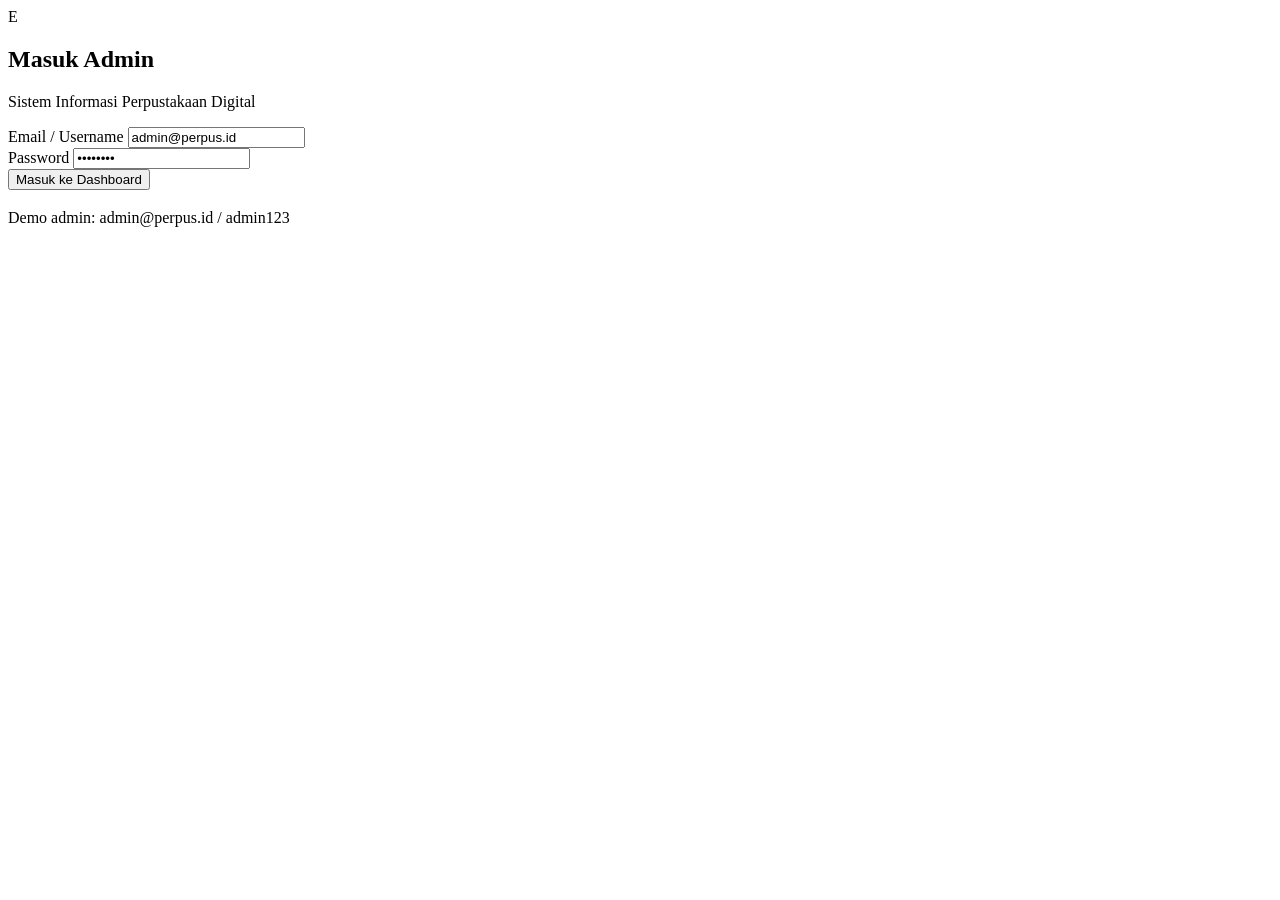
==== pages/anggota.html @ cfec26bf "Fix e-library pages and loan workflows Co-authored-by: Copilot <223556219+Copilot@users.noreply.gith" ====
<!DOCTYPE html>
<html lang="id">
  <head>
    <meta charset="UTF-8" />
    <meta name="viewport" content="width=device-width, initial-scale=1.0" />
    <title>Pendaftaran Anggota E-Library</title>
    <link rel="preconnect" href="https://fonts.googleapis.com" />
    <link rel="preconnect" href="https://fonts.gstatic.com" crossorigin />
    <link href="https://fonts.googleapis.com/css2?family=Inter:wght@400;500;600;700;800&display=swap" rel="stylesheet" />
    <link rel="stylesheet" href="../assets/css/style.css" />
  </head>
  <body data-page="anggota">
    <div class="page-shell">
      <aside class="sidebar open">
        <div class="sidebar-header">
          <div class="brand">
            <div class="brand-mark">E</div>
            <span>E-Library</span>
          </div>
          <button class="icon-button" type="button" data-sidebar-toggle>☰</button>
        </div>

        <div class="nav-section">
          <div class="nav-label">Menu</div>
          <ul class="nav-list">
            <li><a class="nav-link" href="dashboard.html" data-page="dashboard"><span class="icon">◫</span>Dashboard</a></li>
            <li><a class="nav-link" href="data-master.html" data-page="data-master"><span class="icon">▣</span>Data Master</a></li>
            <li><a class="nav-link" href="form.html" data-page="form"><span class="icon">✎</span>Form</a></li>
            <li><a class="nav-link active" href="anggota.html" data-page="anggota"><span class="icon">＋</span>Pendaftaran Anggota</a></li>
            <li><a class="nav-link" href="laporan.html" data-page="laporan"><span class="icon">▤</span>Laporan</a></li>
          </ul>
        </div>
      </aside>

      <main class="main-panel">
        <header class="topbar">
          <div class="topbar-left">
            <button class="icon-button" type="button" data-sidebar-toggle>☰</button>
            <div class="search-box">
              <span>⌕</span>
              <input type="text" placeholder="Cari anggota..." data-table-search />
            </div>
          </div>
          <div class="topbar-right">
            <button class="icon-button" type="button" data-logout title="Logout">⇠</button>
            <button class="icon-button" type="button">⚙</button>
            <div class="icon-button" aria-label="Profil admin" data-user-name>A</div>
          </div>
        </header>

        <section class="page-content">
          <div class="card">
            <div class="panel-header">
              <div>
                <h2 class="panel-title">Pendaftaran Anggota Perpustakaan</h2>
                <p class="muted">ID anggota dibuat otomatis setelah data pendaftaran berhasil disimpan.</p>
              </div>
            </div>

            <form id="memberForm">
              <div class="form-grid">
                <div class="field">
                  <label for="memberName">Nama Lengkap</label>
                  <input id="memberName" name="name" type="text" autocomplete="name" placeholder="Nama lengkap anggota" required />
                </div>
                <div class="field">
                  <label for="memberPhone">Nomor Telepon</label>
                  <input id="memberPhone" name="phone" type="tel" autocomplete="tel" placeholder="08xxxxxxxxxx" required />
                </div>
                <div class="field">
                  <label for="memberEmail">Email</label>
                  <input id="memberEmail" name="email" type="email" autocomplete="email" placeholder="nama@email.com" required />
                </div>
                <div class="field">
                  <label for="memberAddress">Alamat</label>
                  <input id="memberAddress" name="address" autocomplete="street-address" placeholder="Alamat anggota" required />
                </div>
              </div>
              <div class="form-actions">
                <button class="secondary-btn" type="reset" style="color: var(--text); border-color: var(--line);">Reset</button>
                <button class="primary-btn" type="submit">Daftarkan Anggota</button>
              </div>
              <p id="memberFormStatus" role="status" aria-live="polite" style="margin-top: 1rem; font-weight: 700;"></p>
            </form>
          </div>

          <div class="card table-card" style="margin-top: 1.25rem;">
            <div class="table-actions">
              <div>
                <h2 class="panel-title">Daftar Anggota</h2>
                <p class="muted">Anggota yang terdaftar dapat dipilih pada form peminjaman.</p>
              </div>
            </div>
            <table id="memberTable">
              <thead>
                <tr>
                  <th>ID Anggota</th>
                  <th>Nama</th>
                  <th>Nomor Telepon</th>
                  <th>Email</th>
                  <th>Alamat</th>
                </tr>
              </thead>
              <tbody></tbody>
            </table>
          </div>
        </section>
      </main>
    </div>

    <script src="../assets/js/main.js"></script>
    <script src="../assets/js/anggota.js"></script>
  </body>
</html>
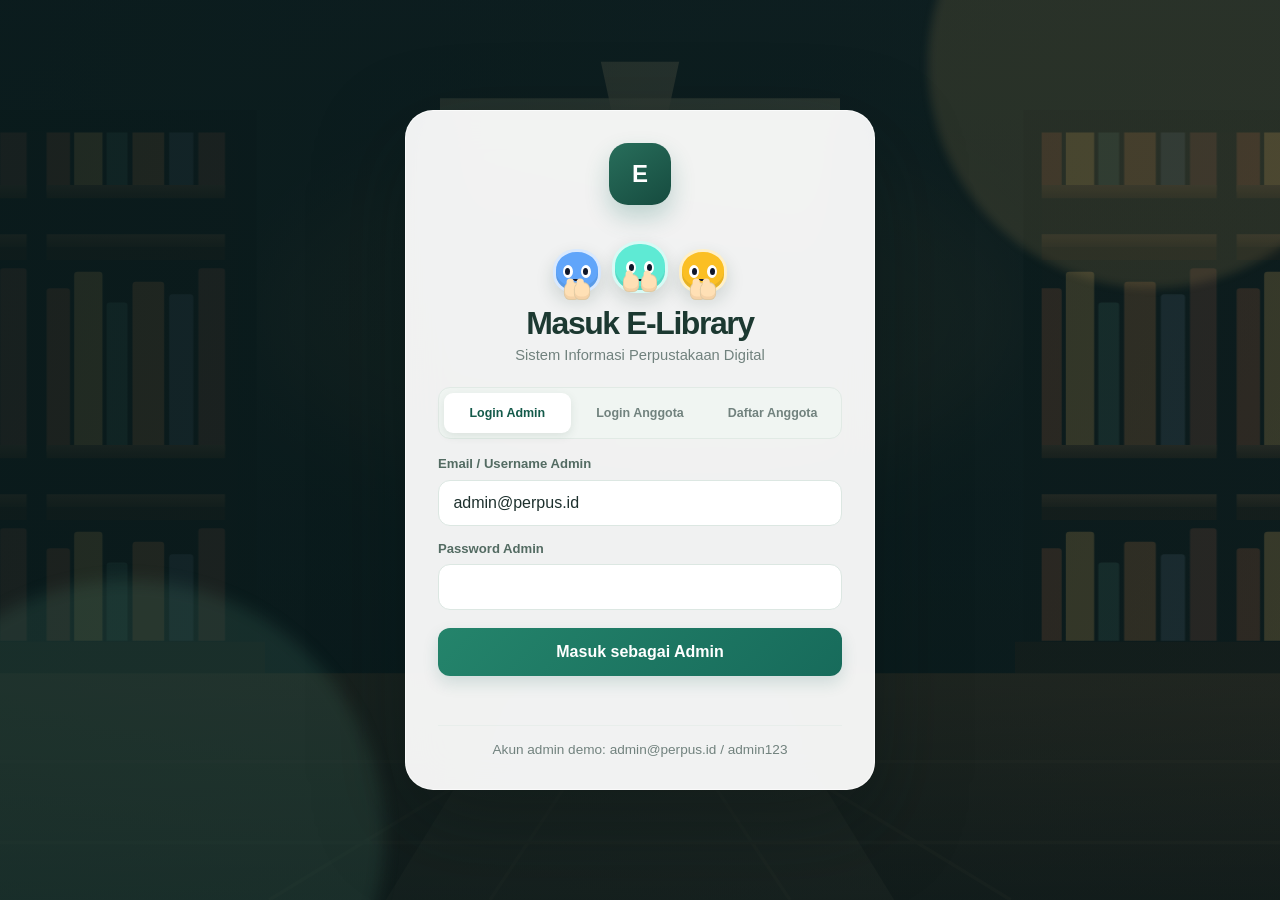
==== commit ea85faaa: "Add member borrowing and borrower tracking Co-authored-by: Copilot <223556219+Copilot@users.noreply." ====
--- a/pages/anggota.html
+++ b/pages/anggota.html
@@ -17,7 +17,6 @@
             <div class="brand-mark">E</div>
             <span>E-Library</span>
           </div>
-          <button class="icon-button" type="button" data-sidebar-toggle>☰</button>
         </div>
 
         <div class="nav-section">
@@ -25,7 +24,8 @@
           <ul class="nav-list">
             <li><a class="nav-link" href="dashboard.html" data-page="dashboard"><span class="icon">◫</span>Dashboard</a></li>
             <li><a class="nav-link" href="data-master.html" data-page="data-master"><span class="icon">▣</span>Data Master</a></li>
-            <li><a class="nav-link" href="form.html" data-page="form"><span class="icon">✎</span>Form</a></li>
+            <li><a class="nav-link" href="form.html" data-page="form"><span class="icon">✎</span>Permintaan & Peminjaman</a></li>
+            <li><a class="nav-link" href="peminjam.html" data-page="peminjam"><span class="icon">▤</span>Daftar Peminjam</a></li>
             <li><a class="nav-link active" href="anggota.html" data-page="anggota"><span class="icon">＋</span>Pendaftaran Anggota</a></li>
             <li><a class="nav-link" href="laporan.html" data-page="laporan"><span class="icon">▤</span>Laporan</a></li>
           </ul>
--- a/assets/css/style.css
+++ b/assets/css/style.css
@@ -0,0 +1,1805 @@
+:root {
+  --bg: #f4f7fb;
+  --panel: #ffffff;
+  --panel-soft: #eef4ff;
+  --sidebar: #0f172a;
+  --sidebar-soft: #1e293b;
+  --primary: #2563eb;
+  --primary-dark: #1d4ed8;
+  --secondary: #14b8a6;
+  --warning: #f59e0b;
+  --danger: #ef4444;
+  --text: #0f172a;
+  --muted: #64748b;
+  --line: #e2e8f0;
+  --success: #22c55e;
+  --shadow: 0 16px 36px rgba(15, 23, 42, 0.08);
+}
+
+* {
+  box-sizing: border-box;
+}
+
+html {
+  scroll-behavior: smooth;
+}
+
+body {
+  margin: 0;
+  font-family: "Inter", "Segoe UI", sans-serif;
+  background: var(--bg);
+  color: var(--text);
+}
+
+a {
+  text-decoration: none;
+  color: inherit;
+}
+
+img {
+  max-width: 100%;
+  display: block;
+}
+
+button,
+input,
+select,
+textarea {
+  font: inherit;
+}
+
+.page-shell {
+  display: flex;
+  min-height: 100vh;
+}
+
+.sidebar {
+  width: 260px;
+  min-width: 260px;
+  background: linear-gradient(180deg, #0f172a 0%, #111827 100%);
+  color: #eef2ff;
+  padding: 1.25rem 1rem;
+  position: sticky;
+  top: 0;
+  height: 100vh;
+  transition: width 0.25s ease, min-width 0.25s ease, padding 0.25s ease, left 0.25s ease;
+  overflow: hidden;
+}
+
+.sidebar:not(.open) {
+  width: 0;
+  min-width: 0;
+  padding-left: 0;
+  padding-right: 0;
+}
+
+.sidebar:not(.open) .sidebar-header,
+.sidebar:not(.open) .nav-section {
+  opacity: 0;
+  pointer-events: none;
+  transition: opacity 0.2s ease;
+}
+
+.sidebar-header {
+  display: flex;
+  align-items: center;
+  justify-content: space-between;
+  padding: 0.5rem 0.5rem 1.25rem;
+  border-bottom: 1px solid rgba(148, 163, 184, 0.18);
+}
+
+.brand {
+  display: flex;
+  align-items: center;
+  gap: 0.75rem;
+  font-weight: 800;
+  letter-spacing: 0.02em;
+}
+
+.brand-mark {
+  width: 42px;
+  height: 42px;
+  border-radius: 12px;
+  background: linear-gradient(135deg, var(--primary), var(--secondary));
+  display: grid;
+  place-items: center;
+  font-size: 1.2rem;
+  font-weight: 700;
+}
+
+.nav-section {
+  margin-top: 1.5rem;
+}
+
+.nav-label {
+  color: #94a3b8;
+  font-size: 0.72rem;
+  letter-spacing: 0.08em;
+  text-transform: uppercase;
+  padding: 0 0.75rem 0.65rem;
+}
+
+.nav-list {
+  list-style: none;
+  padding: 0;
+  margin: 0;
+  display: grid;
+  gap: 0.35rem;
+}
+
+.nav-link {
+  display: flex;
+  align-items: center;
+  gap: 0.85rem;
+  width: 100%;
+  padding: 0.82rem 0.9rem;
+  border-radius: 12px;
+  color: #dfe7f5;
+  transition: 0.2s ease;
+  font-weight: 600;
+}
+
+.nav-link:hover,
+.nav-link.active {
+  background: rgba(37, 99, 235, 0.18);
+  color: #fff;
+  box-shadow: inset 0 0 0 1px rgba(96, 165, 250, 0.2);
+}
+
+.nav-link .icon {
+  font-size: 1.1rem;
+}
+
+.main-panel {
+  flex: 1;
+  min-width: 0;
+}
+
+.topbar {
+  display: flex;
+  align-items: center;
+  justify-content: space-between;
+  padding: 1.2rem 1.5rem;
+  background: rgba(255, 255, 255, 0.75);
+  backdrop-filter: blur(12px);
+  border-bottom: 1px solid var(--line);
+  position: sticky;
+  top: 0;
+  z-index: 10;
+}
+
+.topbar-left,
+.topbar-right {
+  display: flex;
+  align-items: center;
+  gap: 0.8rem;
+}
+
+.icon-button {
+  width: 40px;
+  height: 40px;
+  border: 1px solid var(--line);
+  border-radius: 10px;
+  background: white;
+  display: grid;
+  place-items: center;
+  cursor: pointer;
+}
+
+.search-box {
+  display: flex;
+  align-items: center;
+  gap: 0.6rem;
+  width: min(420px, 46vw);
+  background: white;
+  border: 1px solid var(--line);
+  border-radius: 12px;
+  padding: 0.7rem 0.9rem;
+}
+
+.search-box input {
+  border: none;
+  background: transparent;
+  width: 100%;
+  outline: none;
+  color: var(--text);
+}
+
+.page-content {
+  padding: 1.5rem;
+}
+
+.hero {
+  background: linear-gradient(135deg, #0f172a 0%, #1d4ed8 45%, #14b8a6 100%);
+  color: white;
+  border-radius: 22px;
+  padding: 1.8rem 1.7rem;
+  display: flex;
+  align-items: center;
+  justify-content: space-between;
+  gap: 1.2rem;
+  box-shadow: var(--shadow);
+}
+
+.hero h1 {
+  margin: 0;
+  font-size: clamp(1.6rem, 3vw, 2.5rem);
+  font-weight: 800;
+}
+
+.hero p {
+  margin: 0.65rem 0 0;
+  color: rgba(255, 255, 255, 0.82);
+  max-width: 650px;
+}
+
+.hero-badge {
+  display: inline-flex;
+  align-items: center;
+  gap: 0.4rem;
+  background: rgba(255, 255, 255, 0.12);
+  border: 1px solid rgba(255, 255, 255, 0.1);
+  padding: 0.5rem 0.8rem;
+  border-radius: 999px;
+  font-size: 0.76rem;
+  letter-spacing: 0.06em;
+  text-transform: uppercase;
+}
+
+.hero-actions {
+  display: flex;
+  align-items: center;
+  gap: 0.8rem;
+  flex-wrap: wrap;
+}
+
+.primary-btn,
+.secondary-btn,
+.danger-btn {
+  cursor: pointer;
+  border: none;
+  border-radius: 12px;
+  padding: 0.8rem 1.2rem;
+  font-weight: 700;
+  transition: 0.2s ease;
+}
+
+.primary-btn {
+  background: var(--secondary);
+  color: white;
+}
+
+.primary-btn:hover {
+  background: #0f9d93;
+}
+
+.secondary-btn {
+  background: rgba(255, 255, 255, 0.12);
+  color: white;
+  border: 1px solid rgba(255, 255, 255, 0.18);
+}
+
+.danger-btn {
+  background: var(--danger);
+  color: white;
+}
+
+.grid-4 {
+  display: grid;
+  grid-template-columns: repeat(4, minmax(0, 1fr));
+  gap: 1rem;
+  margin-top: 1.5rem;
+}
+
+.card {
+  background: var(--panel);
+  border: 1px solid var(--line);
+  border-radius: 18px;
+  padding: 1.2rem 1rem;
+  box-shadow: 0 10px 24px rgba(15, 23, 42, 0.04);
+}
+
+.stat-card {
+  position: relative;
+  overflow: hidden;
+}
+
+.stat-card::before {
+  content: "";
+  position: absolute;
+  inset: 0 auto auto 0;
+  width: 100%;
+  height: 4px;
+  background: var(--primary);
+}
+
+.stat-card:nth-child(2)::before {
+  background: var(--secondary);
+}
+
+.stat-card:nth-child(3)::before {
+  background: var(--warning);
+}
+
+.stat-card:nth-child(4)::before {
+  background: var(--danger);
+}
+
+.stat-row {
+  display: flex;
+  align-items: flex-start;
+  justify-content: space-between;
+  gap: 0.8rem;
+}
+
+.stat-label {
+  color: var(--muted);
+  font-size: 0.75rem;
+  letter-spacing: 0.08em;
+  text-transform: uppercase;
+  font-weight: 700;
+}
+
+.stat-value {
+  margin-top: 0.5rem;
+  font-weight: 800;
+  font-size: clamp(1.5rem, 2vw, 2.1rem);
+}
+
+.stat-meta {
+  margin-top: 0.6rem;
+  color: var(--muted);
+  font-size: 0.83rem;
+}
+
+.stat-icon {
+  width: 46px;
+  height: 46px;
+  display: grid;
+  place-items: center;
+  border-radius: 12px;
+  background: rgba(37, 99, 235, 0.1);
+  color: var(--primary);
+  font-weight: 700;
+}
+
+.stat-card:nth-child(2) .stat-icon {
+  background: rgba(20, 184, 166, 0.1);
+  color: var(--secondary);
+}
+
+.stat-card:nth-child(3) .stat-icon {
+  background: rgba(245, 158, 11, 0.12);
+  color: #b45309;
+}
+
+.stat-card:nth-child(4) .stat-icon {
+  background: rgba(239, 68, 68, 0.1);
+  color: var(--danger);
+}
+
+.two-col {
+  margin-top: 1.5rem;
+  display: grid;
+  grid-template-columns: 1.6fr 0.9fr;
+  gap: 1rem;
+}
+
+.panel-header {
+  display: flex;
+  align-items: center;
+  justify-content: space-between;
+  gap: 1rem;
+  margin-bottom: 1rem;
+}
+
+.panel-title {
+  margin: 0;
+  font-size: 1.2rem;
+  font-weight: 800;
+}
+
+.muted {
+  color: var(--muted);
+}
+
+.chart-card {
+  min-height: 330px;
+}
+
+.chart-wrap {
+  width: 100%;
+  height: 260px;
+  position: relative;
+}
+
+.legend {
+  display: flex;
+  align-items: center;
+  gap: 1.1rem;
+  flex-wrap: wrap;
+  margin-top: 0.8rem;
+  color: var(--muted);
+  font-size: 0.82rem;
+}
+
+.legend-dot {
+  width: 12px;
+  height: 12px;
+  border-radius: 3px;
+  display: inline-block;
+}
+
+.donut-wrap {
+  width: 180px;
+  height: 180px;
+  margin: 0 auto;
+  position: relative;
+}
+
+.donut-center {
+  position: absolute;
+  inset: 0;
+  display: grid;
+  place-items: center;
+  text-align: center;
+}
+
+.category-list {
+  display: grid;
+  gap: 0.8rem;
+  margin-top: 1rem;
+}
+
+.category-item {
+  display: flex;
+  align-items: center;
+  justify-content: space-between;
+  gap: 0.6rem;
+  color: var(--muted);
+}
+
+.category-left {
+  display: flex;
+  align-items: center;
+  gap: 0.6rem;
+}
+
+.table-card {
+  margin-top: 1.5rem;
+}
+
+.table-actions {
+  display: flex;
+  align-items: center;
+  justify-content: space-between;
+  gap: 1rem;
+  margin-bottom: 1rem;
+}
+
+.action-group {
+  display: flex;
+  align-items: center;
+  gap: 0.6rem;
+}
+
+.filter-btn {
+  border: 1px solid var(--line);
+  background: white;
+  border-radius: 10px;
+  padding: 0.68rem 0.9rem;
+  cursor: pointer;
+}
+
+table {
+  width: 100%;
+  border-collapse: collapse;
+  overflow: hidden;
+  border-radius: 14px;
+}
+
+th,
+td {
+  padding: 0.9rem 0.85rem;
+  text-align: left;
+  border-bottom: 1px solid var(--line);
+}
+
+th {
+  font-size: 0.74rem;
+  letter-spacing: 0.08em;
+  text-transform: uppercase;
+  color: var(--muted);
+  background: #f8fafc;
+}
+
+.badge {
+  display: inline-flex;
+  padding: 0.38rem 0.7rem;
+  border-radius: 999px;
+  font-size: 0.74rem;
+  font-weight: 700;
+}
+
+.badge.success {
+  background: rgba(34, 197, 94, 0.12);
+  color: #15803d;
+}
+
+.badge.warning {
+  background: rgba(245, 158, 11, 0.1);
+  color: #b45309;
+}
+
+.badge.danger {
+  background: rgba(239, 68, 68, 0.12);
+  color: #b91c1c;
+}
+
+.badge.info {
+  background: rgba(37, 99, 235, 0.12);
+  color: var(--primary-dark);
+}
+
+.row-actions {
+  display: flex;
+  align-items: center;
+  gap: 0.45rem;
+}
+
+.text-btn {
+  border: none;
+  background: transparent;
+  cursor: pointer;
+  color: var(--primary);
+  font-weight: 700;
+}
+
+.text-btn.danger {
+  color: var(--danger);
+}
+
+.form-grid {
+  display: grid;
+  grid-template-columns: repeat(2, minmax(0, 1fr));
+  gap: 1rem;
+}
+
+.field {
+  display: grid;
+  gap: 0.45rem;
+}
+
+.field label {
+  font-size: 0.82rem;
+  color: var(--muted);
+  font-weight: 700;
+}
+
+.field input,
+.field select,
+.field textarea {
+  width: 100%;
+  padding: 0.8rem 0.9rem;
+  background: #fff;
+  border: 1px solid var(--line);
+  border-radius: 12px;
+  outline: none;
+  transition: border-color 0.2s ease;
+}
+
+.field input:focus,
+.field select:focus,
+.field textarea:focus {
+  border-color: rgba(37, 99, 235, 0.7);
+  box-shadow: 0 0 0 4px rgba(37, 99, 235, 0.08);
+}
+
+.form-summary {
+  background: #f8fafc;
+  border: 1px solid var(--line);
+  border-radius: 14px;
+  padding: 1rem;
+  display: grid;
+  gap: 0.5rem;
+  margin-top: 1rem;
+}
+
+.summary-item {
+  display: flex;
+  align-items: center;
+  justify-content: space-between;
+  gap: 0.6rem;
+  font-size: 0.92rem;
+}
+
+.form-actions {
+  display: flex;
+  justify-content: flex-end;
+  gap: 0.8rem;
+  margin-top: 1rem;
+}
+
+.login-page {
+  min-height: 100vh;
+  display: grid;
+  place-items: center;
+  background: radial-gradient(circle at top, #dbeafe 0%, #f8fafc 42%, #e2e8f0 100%);
+  padding: 2rem;
+}
+
+.login-card {
+  width: min(430px, 100%);
+  background: rgba(255, 255, 255, 0.8);
+  backdrop-filter: blur(12px);
+  border: 1px solid var(--line);
+  border-radius: 28px;
+  padding: 2rem;
+  box-shadow: var(--shadow);
+}
+
+.login-head {
+  text-align: center;
+  margin-bottom: 1.5rem;
+}
+
+.login-mascots {
+  display: flex;
+  justify-content: center;
+  align-items: flex-end;
+  gap: 0.7rem;
+  margin: 1.25rem 0 0.5rem;
+}
+
+.login-mascot {
+  --eye-x: 0px;
+  --eye-y: 0px;
+  position: relative;
+  width: 48px;
+  height: 44px;
+  display: grid;
+  place-items: center;
+  border: 3px solid rgba(15, 23, 42, 0.08);
+  border-radius: 48% 48% 42% 42%;
+  box-shadow: 0 5px 10px rgba(15, 23, 42, 0.12);
+  animation: mascot-bob 2.2s ease-in-out infinite;
+}
+
+.login-mascot:nth-child(2) {
+  width: 56px;
+  height: 52px;
+  animation-delay: -0.7s;
+}
+
+.login-mascot:nth-child(3) {
+  animation-delay: -1.3s;
+}
+
+.mascot-blue {
+  background: #60a5fa;
+}
+
+.mascot-green {
+  background: #5eead4;
+}
+
+.mascot-orange {
+  background: #fbbf24;
+}
+
+.mascot-eyes {
+  display: flex;
+  gap: 8px;
+  margin-top: 2px;
+}
+
+.mascot-eyes i {
+  width: 10px;
+  height: 13px;
+  display: block;
+  overflow: hidden;
+  border-radius: 50%;
+  background: #fff;
+}
+
+.mascot-eyes b {
+  display: block;
+  width: 5px;
+  height: 7px;
+  margin: 3px auto 0;
+  border-radius: 50%;
+  background: #0f172a;
+  transform: translate(var(--eye-x), var(--eye-y));
+}
+
+.mascot-mouth {
+  position: absolute;
+  left: 50%;
+  bottom: 9px;
+  width: 8px;
+  height: 4px;
+  border-bottom: 2px solid #0f172a;
+  border-radius: 50%;
+  transform: translateX(-50%);
+}
+
+@keyframes mascot-bob {
+  0%, 100% { translate: 0 0; }
+  50% { translate: 0 -4px; }
+}
+
+.login-tabs {
+  display: grid;
+  grid-template-columns: repeat(3, minmax(0, 1fr));
+  gap: 0.35rem;
+  margin-bottom: 1.1rem;
+  padding: 0.3rem;
+  border: 1px solid var(--line);
+  border-radius: 12px;
+  background: #f8fafc;
+}
+
+.login-tab {
+  padding: 0.65rem 0.35rem;
+  border: 0;
+  border-radius: 9px;
+  background: transparent;
+  color: var(--muted);
+  font-size: 0.78rem;
+  font-weight: 700;
+  cursor: pointer;
+}
+
+.login-tab.active {
+  background: white;
+  color: var(--primary-dark);
+  box-shadow: 0 2px 8px rgba(15, 23, 42, 0.08);
+}
+
+.login-panel[hidden] {
+  display: none;
+}
+
+.login-head h2 {
+  margin: 0.8rem 0 0.3rem;
+  font-size: 2rem;
+}
+
+.login-brand {
+  width: 62px;
+  height: 62px;
+  margin: 0 auto;
+  border-radius: 18px;
+  background: linear-gradient(135deg, var(--primary) 0%, var(--secondary) 100%);
+  color: white;
+  display: grid;
+  place-items: center;
+  font-size: 1.5rem;
+  font-weight: 800;
+}
+
+.login-form {
+  display: grid;
+  gap: 1rem;
+}
+
+.login-form .field {
+  gap: 0.55rem;
+}
+
+.member-portal {
+  width: min(980px, 100%);
+  margin: 0 auto;
+}
+
+.member-portal-header {
+  display: flex;
+  align-items: center;
+  justify-content: space-between;
+  gap: 1rem;
+  margin-bottom: 1.25rem;
+}
+
+.member-portal-header h1 {
+  margin: 0;
+  font-size: clamp(1.5rem, 3vw, 2rem);
+}
+
+.member-portal .field {
+  margin-bottom: 1rem;
+}
+
+.member-portal table {
+  margin-top: 1rem;
+}
+
+.login-footer {
+  margin-top: 1rem;
+  text-align: center;
+  color: var(--muted);
+  font-size: 0.85rem;
+}
+
+.modal {
+  position: fixed;
+  inset: 0;
+  background: rgba(15, 23, 42, 0.48);
+  display: none;
+  place-items: center;
+  padding: 1rem;
+  z-index: 1000;
+}
+
+.modal.open {
+  display: grid;
+}
+
+.modal-box {
+  width: min(420px, 100%);
+  background: white;
+  border-radius: 20px;
+  padding: 1.2rem;
+  box-shadow: var(--shadow);
+}
+
+.modal-box h3 {
+  margin: 0 0 0.6rem;
+}
+
+.modal-actions {
+  display: flex;
+  justify-content: flex-end;
+  gap: 0.8rem;
+  margin-top: 1rem;
+}
+
+@media print {
+  .sidebar,
+  .topbar,
+  .search-box,
+  .action-group,
+  .hero-actions,
+  .filter-btn,
+  #printButton,
+  #exportButton,
+  [data-sidebar-toggle],
+  .icon-button {
+    display: none !important;
+  }
+
+  body {
+    background: #fff;
+  }
+
+  .page-content {
+    padding: 0;
+  }
+
+  .card {
+    box-shadow: none;
+    border: 1px solid #dbe1ea;
+    break-inside: avoid;
+  }
+
+  .main-panel {
+    display: block;
+    width: 100%;
+  }
+
+  table {
+    width: 100%;
+    border-collapse: collapse;
+  }
+
+  th,
+  td {
+    border: 1px solid #dbe1ea;
+    padding: 0.5rem;
+  }
+}
+
+@media (max-width: 980px) {
+  .sidebar {
+    position: fixed;
+    left: -280px;
+    width: 260px;
+    min-width: 260px;
+    z-index: 100;
+    box-shadow: var(--shadow);
+  }
+
+  .sidebar.open {
+    left: 0;
+  }
+
+  .sidebar:not(.open) {
+    left: -280px;
+    width: 260px;
+    min-width: 260px;
+    padding: 1.25rem 1rem;
+  }
+
+  .main-panel {
+    width: 100%;
+  }
+
+  .grid-4,
+  .two-col,
+  .form-grid {
+    grid-template-columns: 1fr 1fr;
+  }
+}
+
+@media (max-width: 720px) {
+  .page-content {
+    padding: 1rem;
+  }
+
+  .hero {
+    flex-direction: column;
+    align-items: flex-start;
+  }
+
+  .grid-4,
+  .two-col,
+  .form-grid {
+    grid-template-columns: 1fr;
+  }
+
+  .table-actions {
+    flex-direction: column;
+    align-items: flex-start;
+  }
+
+  .search-box {
+    width: 100%;
+  }
+
+  .topbar {
+    padding: 1rem;
+    flex-wrap: wrap;
+  }
+
+  .topbar-left,
+  .topbar-right {
+    width: 100%;
+    justify-content: space-between;
+  }
+
+  .login-page {
+    padding: 1rem;
+  }
+
+  .login-card {
+    padding: 1.4rem;
+  }
+
+  .login-tabs {
+    gap: 0.2rem;
+  }
+
+  .login-tab {
+    font-size: 0.7rem;
+  }
+
+  .member-portal-header {
+    align-items: flex-start;
+    flex-direction: column;
+  }
+}
+
+@media (prefers-reduced-motion: reduce) {
+  *,
+  *::before,
+  *::after {
+    scroll-behavior: auto !important;
+    animation-duration: 0.01ms !important;
+    animation-iteration-count: 1 !important;
+    transition-duration: 0.01ms !important;
+  }
+}
+
+:root {
+  --bg: #f3f6f5;
+  --panel: #ffffff;
+  --panel-soft: #f1f7f5;
+  --sidebar: #122a27;
+  --sidebar-soft: #1b3a35;
+  --primary: #176b5b;
+  --primary-dark: #105447;
+  --secondary: #d29b52;
+  --warning: #d99832;
+  --danger: #d4574e;
+  --text: #1d302d;
+  --muted: #71827e;
+  --line: #e2eae7;
+  --success: #23936f;
+  --shadow: 0 22px 55px rgba(26, 54, 48, 0.1);
+}
+
+body:not(.login-page) {
+  background:
+    radial-gradient(ellipse at 88% 2%, rgba(210, 155, 82, 0.09), transparent 24rem),
+    var(--bg);
+}
+
+.sidebar {
+  background:
+    radial-gradient(ellipse at 15% 0, rgba(210, 155, 82, 0.16), transparent 18rem),
+    linear-gradient(180deg, #17332f 0%, #102521 100%);
+  box-shadow: 8px 0 32px rgba(13, 37, 32, 0.08);
+}
+
+.sidebar-header {
+  border-bottom-color: rgba(223, 239, 232, 0.11);
+}
+
+.brand-mark {
+  border-radius: 14px;
+  background: linear-gradient(145deg, #e0b36c, #b77e39);
+  box-shadow: 0 8px 18px rgba(210, 155, 82, 0.2);
+}
+
+.nav-section {
+  margin-top: 1.8rem;
+}
+
+.nav-label {
+  color: #91aaa1;
+  letter-spacing: 0.12em;
+}
+
+.nav-list {
+  gap: 0.55rem;
+}
+
+.nav-link {
+  min-height: 46px;
+  border: 1px solid transparent;
+  color: #c6d7d0;
+  font-size: 0.9rem;
+}
+
+.nav-link:hover,
+.nav-link.active {
+  background: linear-gradient(100deg, rgba(60, 142, 117, 0.28), rgba(210, 155, 82, 0.1));
+  border-color: rgba(184, 222, 205, 0.12);
+  color: #fff;
+  box-shadow: none;
+}
+
+.nav-link.active::before {
+  width: 3px;
+  height: 22px;
+  margin-left: -0.9rem;
+  border-radius: 0 4px 4px 0;
+  background: #e3b46e;
+  content: "";
+}
+
+.nav-link .icon {
+  width: 24px;
+  text-align: center;
+  color: #e2bd81;
+}
+
+.topbar {
+  min-height: 76px;
+  padding: 1rem 1.75rem;
+  background: rgba(255, 255, 255, 0.88);
+  border-bottom-color: rgba(214, 226, 221, 0.8);
+  box-shadow: 0 8px 25px rgba(26, 54, 48, 0.035);
+}
+
+.icon-button {
+  border-color: var(--line);
+  border-radius: 13px;
+  color: var(--text);
+  transition: border-color 0.2s ease, background 0.2s ease, transform 0.2s ease;
+}
+
+.icon-button:hover {
+  transform: translateY(-1px);
+  border-color: #b7d2c8;
+  background: #f4faf7;
+}
+
+.search-box {
+  border-color: transparent;
+  background: #f3f7f5;
+  transition: border-color 0.2s ease, box-shadow 0.2s ease, background 0.2s ease;
+}
+
+.search-box:focus-within {
+  border-color: #bad5ca;
+  background: white;
+  box-shadow: 0 0 0 4px rgba(23, 107, 91, 0.07);
+}
+
+.page-content {
+  width: min(1600px, 100%);
+  margin: 0 auto;
+  padding: clamp(1rem, 2.2vw, 2rem);
+}
+
+.hero {
+  position: relative;
+  overflow: hidden;
+  min-height: 220px;
+  border: 1px solid rgba(255, 255, 255, 0.12);
+  border-radius: 26px;
+  background:
+    radial-gradient(circle at 87% 18%, rgba(232, 195, 128, 0.27), transparent 13rem),
+    linear-gradient(120deg, #173b35 0%, #1c6655 62%, #286a5a 100%);
+  box-shadow: 0 22px 48px rgba(25, 83, 68, 0.16);
+}
+
+.hero::after {
+  position: absolute;
+  right: 7%;
+  bottom: -112px;
+  width: 250px;
+  height: 250px;
+  border: 1px solid rgba(255, 255, 255, 0.12);
+  border-radius: 50%;
+  box-shadow: 0 0 0 28px rgba(255, 255, 255, 0.035), 0 0 0 58px rgba(255, 255, 255, 0.025);
+  content: "";
+  pointer-events: none;
+}
+
+.hero > * {
+  position: relative;
+  z-index: 1;
+}
+
+.hero-badge {
+  background: rgba(238, 210, 163, 0.13);
+  border-color: rgba(246, 228, 196, 0.2);
+  color: #f5dfb9;
+}
+
+.primary-btn,
+.secondary-btn,
+.danger-btn,
+.filter-btn {
+  min-height: 42px;
+  border-radius: 12px;
+  transition: transform 0.2s ease, box-shadow 0.2s ease, background 0.2s ease, border-color 0.2s ease;
+}
+
+.primary-btn {
+  background: linear-gradient(135deg, #24846b, #176b5b);
+  box-shadow: 0 7px 16px rgba(23, 107, 91, 0.16);
+}
+
+.primary-btn:hover {
+  transform: translateY(-1px);
+  background: linear-gradient(135deg, #1c755f, #105447);
+  box-shadow: 0 10px 22px rgba(23, 107, 91, 0.23);
+}
+
+.secondary-btn {
+  background: rgba(255, 255, 255, 0.12);
+}
+
+.filter-btn {
+  color: var(--text);
+}
+
+.filter-btn:hover,
+.secondary-btn:hover {
+  transform: translateY(-1px);
+  border-color: #b7d2c8;
+  background: #f0f7f4;
+}
+
+.card {
+  border-color: rgba(222, 232, 227, 0.9);
+  border-radius: 20px;
+  box-shadow: 0 12px 32px rgba(26, 54, 48, 0.055);
+  transition: box-shadow 0.2s ease, transform 0.2s ease;
+}
+
+.stat-card:hover {
+  transform: translateY(-3px);
+  box-shadow: 0 18px 36px rgba(26, 54, 48, 0.09);
+}
+
+.stat-card::before {
+  height: 3px;
+  background: linear-gradient(90deg, var(--primary), #65aa89);
+}
+
+.stat-card:nth-child(2)::before {
+  background: linear-gradient(90deg, #d29b52, #ebc57d);
+}
+
+.stat-card:nth-child(3)::before {
+  background: linear-gradient(90deg, #5c92be, #91bed8);
+}
+
+.stat-card:nth-child(4)::before {
+  background: linear-gradient(90deg, #cc776a, #e8a18f);
+}
+
+.stat-icon {
+  border-radius: 14px;
+  background: #eaf4ef;
+  color: var(--primary);
+}
+
+.panel-title {
+  color: #223c35;
+}
+
+.chart-card {
+  border-radius: 20px;
+}
+
+.table-card {
+  overflow: hidden;
+}
+
+.table-actions {
+  align-items: center;
+}
+
+table {
+  min-width: 650px;
+  border-radius: 14px;
+}
+
+th {
+  color: #73867e;
+  background: #f4f8f6;
+}
+
+th,
+td {
+  padding: 0.82rem 0.7rem;
+}
+
+tbody tr {
+  transition: background 0.18s ease;
+}
+
+tbody tr:hover {
+  background: #f7faf8;
+}
+
+tbody tr:last-child td {
+  border-bottom: 0;
+}
+
+.badge {
+  padding: 0.4rem 0.72rem;
+  letter-spacing: 0.01em;
+}
+
+.badge.success {
+  background: #e7f5ee;
+  color: #197451;
+}
+
+.badge.warning {
+  background: #fbf1dd;
+  color: #9c681e;
+}
+
+.badge.danger {
+  background: #fbe9e6;
+  color: #ad473f;
+}
+
+.badge.info {
+  background: #e9f0f6;
+  color: #426c87;
+}
+
+.borrower-heading {
+  display: flex;
+  align-items: flex-end;
+  justify-content: space-between;
+  gap: 1rem;
+  margin-bottom: 1.4rem;
+}
+
+.borrower-heading h1 {
+  margin: 0.7rem 0 0.35rem;
+}
+
+.borrower-heading p,
+.borrower-table-card .muted {
+  margin: 0;
+}
+
+.borrower-stats {
+  margin-bottom: 1.5rem;
+}
+
+.borrower-export {
+  color: var(--text);
+  border-color: var(--line);
+  background: #fff;
+}
+
+.borrower-table-card {
+  padding: 1.4rem;
+}
+
+.borrower-table-scroll {
+  overflow-x: auto;
+}
+
+.borrower-table-scroll table {
+  min-width: 940px;
+}
+
+.borrower-filter {
+  display: flex;
+  align-items: center;
+  gap: 0.65rem;
+  white-space: nowrap;
+}
+
+.borrower-filter select {
+  min-height: 42px;
+  padding: 0.55rem 2rem 0.55rem 0.75rem;
+  border: 1px solid var(--line);
+  border-radius: 10px;
+  background: #fff;
+  color: var(--text);
+  font: inherit;
+}
+
+.borrower-status {
+  min-height: 1.25rem;
+  margin: 0 0 0.5rem;
+  color: var(--muted);
+  font-size: 0.9rem;
+}
+
+.borrower-status.error {
+  color: #b91c1c;
+}
+
+.borrower-empty {
+  padding: 2.5rem 1rem;
+  text-align: center;
+  color: var(--muted);
+}
+
+.borrower-empty[hidden] {
+  display: none;
+}
+
+.borrower-empty > span {
+  display: block;
+  margin-bottom: 0.7rem;
+  font-size: 2rem;
+}
+
+.borrower-empty strong {
+  display: block;
+  color: var(--text);
+}
+
+.borrower-empty p {
+  margin: 0.4rem 0 0;
+}
+
+@media (max-width: 720px) {
+  .borrower-heading {
+    align-items: flex-start;
+    flex-direction: column;
+  }
+
+  .borrower-filter {
+    width: 100%;
+    justify-content: space-between;
+  }
+}
+
+.field label {
+  color: #536b62;
+}
+
+.field input,
+.field select,
+.field textarea {
+  min-height: 46px;
+  border-color: #dce7e2;
+  border-radius: 12px;
+  color: var(--text);
+}
+
+.field input:focus,
+.field select:focus,
+.field textarea:focus {
+  border-color: #6ea995;
+  box-shadow: 0 0 0 4px rgba(23, 107, 91, 0.09);
+}
+
+.form-summary {
+  border-color: #e0eae5;
+  background: #f5f9f7;
+}
+
+.modal {
+  backdrop-filter: blur(7px);
+  background: rgba(13, 34, 29, 0.52);
+}
+
+.modal-box {
+  border: 1px solid rgba(255, 255, 255, 0.75);
+  border-radius: 22px;
+  box-shadow: 0 30px 80px rgba(11, 34, 28, 0.26);
+}
+
+.login-page {
+  position: relative;
+  isolation: isolate;
+  overflow-x: hidden;
+  background:
+    linear-gradient(105deg, rgba(9, 26, 26, 0.73), rgba(14, 30, 26, 0.4)),
+    url("../img/library-login.svg") center / cover fixed,
+    #142521;
+}
+
+.login-page::before,
+.login-page::after {
+  position: fixed;
+  z-index: -1;
+  border-radius: 50%;
+  content: "";
+  pointer-events: none;
+}
+
+.login-page::before {
+  top: -10rem;
+  right: -6rem;
+  width: 28rem;
+  height: 28rem;
+  background: rgba(223, 178, 104, 0.13);
+  filter: blur(4px);
+}
+
+.login-page::after {
+  bottom: -12rem;
+  left: -8rem;
+  width: 32rem;
+  height: 32rem;
+  background: rgba(86, 151, 125, 0.16);
+  filter: blur(8px);
+}
+
+.login-card {
+  position: relative;
+  width: min(470px, 100%);
+  border: 1px solid rgba(255, 255, 255, 0.68);
+  border-radius: 28px;
+  background: rgba(255, 255, 255, 0.94);
+  box-shadow: 0 32px 90px rgba(5, 19, 17, 0.34);
+  backdrop-filter: blur(20px);
+  animation: login-card-enter 0.65s cubic-bezier(0.2, 0.8, 0.2, 1) both;
+}
+
+.login-head h2 {
+  color: #1c3931;
+  letter-spacing: -0.045em;
+}
+
+.login-head > .muted {
+  margin: 0;
+  font-size: 0.92rem;
+}
+
+.login-brand {
+  border-radius: 19px;
+  background: linear-gradient(145deg, #286e5b, #164b3f);
+  box-shadow: 0 12px 24px rgba(23, 107, 91, 0.24);
+}
+
+.login-tabs {
+  border-color: #e1eae5;
+  background: #f0f5f2;
+}
+
+.login-tab {
+  min-height: 40px;
+  font-size: 0.78rem;
+  transition: color 0.2s ease, background 0.2s ease, box-shadow 0.2s ease;
+}
+
+.login-tab.active {
+  color: #145a4a;
+  box-shadow: 0 3px 10px rgba(31, 65, 51, 0.1);
+}
+
+.login-form {
+  gap: 0.9rem;
+}
+
+.login-form .primary-btn {
+  width: 100%;
+  min-height: 48px;
+  margin-top: 0.2rem;
+}
+
+.login-footer {
+  padding-top: 1rem;
+  border-top: 1px solid #e8eeeb;
+}
+
+.login-mascots {
+  min-height: 68px;
+}
+
+.login-mascot {
+  overflow: visible;
+  border-color: rgba(255, 255, 255, 0.76);
+  box-shadow: 0 8px 18px rgba(21, 49, 39, 0.16), inset 0 -4px 0 rgba(23, 49, 39, 0.09);
+  transition: transform 0.25s ease;
+}
+
+.login-mascot:nth-child(2) {
+  z-index: 1;
+}
+
+.mascot-eyes {
+  position: relative;
+  z-index: 1;
+  transition: transform 0.25s ease;
+}
+
+.mascot-hands {
+  position: absolute;
+  inset: 0;
+  z-index: 2;
+  pointer-events: none;
+}
+
+.mascot-hands i {
+  position: absolute;
+  top: 26px;
+  width: 18px;
+  height: 20px;
+  border: 1px solid rgba(19, 55, 43, 0.13);
+  border-radius: 8px 8px 7px 7px;
+  background: #ffe0b5;
+  box-shadow: inset 0 -3px 0 rgba(174, 111, 65, 0.12);
+  opacity: 1;
+  transform: translateY(3px) scale(0.9);
+  transition: opacity 0.2s ease, transform 0.28s cubic-bezier(0.2, 0.8, 0.2, 1);
+}
+
+.mascot-hands i::before {
+  position: absolute;
+  top: -5px;
+  left: 2px;
+  width: 8px;
+  height: 8px;
+  border-radius: 7px 7px 2px 2px;
+  background: #ffe0b5;
+  content: "";
+}
+
+.mascot-hands i:first-child {
+  left: 7px;
+}
+
+.mascot-hands i:last-child {
+  right: 7px;
+}
+
+.password-active .mascot-hands i {
+  opacity: 1;
+  top: 12px;
+  transform: translateY(0) scale(1);
+}
+
+.password-peek .mascot-hands i:first-child {
+  transform: translate(-9px, -5px) rotate(-28deg);
+}
+
+.password-peek .mascot-hands i:last-child {
+  transform: translate(9px, -5px) rotate(28deg);
+}
+
+.password-peek .mascot-eyes {
+  transform: translateY(3px) scale(0.94);
+}
+
+.password-active .mascot-mouth {
+  width: 5px;
+  height: 5px;
+  border: 1.5px solid #183c31;
+  border-radius: 50%;
+  background: #fff5e8;
+}
+
+.password-active .mascot-green .mascot-hands i {
+  top: 16px;
+}
+
+.member-portal {
+  min-height: 100vh;
+}
+
+.member-portal-header {
+  padding: 1.3rem 1.5rem;
+  border: 1px solid var(--line);
+  border-radius: 20px;
+  background: rgba(255, 255, 255, 0.88);
+  box-shadow: 0 10px 30px rgba(26, 54, 48, 0.05);
+}
+
+.member-portal .card + .card {
+  margin-top: 1.25rem;
+}
+
+.member-portal .field {
+  max-width: 620px;
+}
+
+.member-portal-header .secondary-btn {
+  background: #fff;
+}
+
+.login-panel[hidden] {
+  display: none;
+}
+
+.table-card,
+.card:has(table) {
+  overflow-x: auto;
+}
+
+.table-card table,
+.card:has(table) table {
+  min-width: 0;
+  table-layout: fixed;
+}
+
+#bookTable {
+  min-width: 920px;
+}
+
+#loanRequestTable {
+  min-width: 820px;
+}
+
+#memberTable {
+  min-width: 850px;
+}
+
+#memberRequestTable,
+#reportTable {
+  min-width: 720px;
+}
+
+#bookTable th:nth-child(1),
+#bookTable td:nth-child(1) { width: 9%; }
+#bookTable th:nth-child(2),
+#bookTable td:nth-child(2) { width: 19%; }
+#bookTable th:nth-child(3),
+#bookTable td:nth-child(3) { width: 20%; }
+#bookTable th:nth-child(4),
+#bookTable td:nth-child(4) { width: 13%; }
+#bookTable th:nth-child(5),
+#bookTable td:nth-child(5) { width: 10%; }
+#bookTable th:nth-child(6),
+#bookTable td:nth-child(6) { width: 10%; }
+#bookTable th:nth-child(7),
+#bookTable td:nth-child(7) { width: 7%; }
+#bookTable th:nth-child(8),
+#bookTable td:nth-child(8) { width: 12%; }
+
+.row-actions {
+  display: table-cell;
+  white-space: nowrap;
+}
+
+.row-actions > button {
+  display: inline-flex;
+}
+
+#bookTable th:nth-child(1),
+#bookTable td:nth-child(1),
+#bookTable th:nth-child(2),
+#bookTable td:nth-child(2),
+#bookTable th:nth-child(6),
+#bookTable td:nth-child(6),
+#bookTable th:nth-child(7),
+#bookTable td:nth-child(7),
+#bookTable th:nth-child(8),
+#bookTable td:nth-child(8) {
+  white-space: nowrap;
+}
+
+.stat-value {
+  white-space: nowrap;
+}
+
+.topbar-right [data-user-name] {
+  width: auto;
+  min-width: 42px;
+  padding: 0 0.75rem;
+  background: #eff5f1;
+  color: #285a48;
+  font-size: 0.82rem;
+  font-weight: 700;
+  white-space: nowrap;
+}
+
+@keyframes login-card-enter {
+  from {
+    opacity: 0;
+    transform: translateY(18px) scale(0.985);
+  }
+  to {
+    opacity: 1;
+    transform: translateY(0) scale(1);
+  }
+}
+
+@media (max-width: 980px) {
+  .sidebar {
+    background:
+      radial-gradient(ellipse at 15% 0, rgba(210, 155, 82, 0.16), transparent 18rem),
+      linear-gradient(180deg, #17332f 0%, #102521 100%);
+  }
+}
+
+@media (max-width: 720px) {
+  .topbar {
+    padding: 0.8rem 1rem;
+  }
+
+  .page-content {
+    padding: 1rem;
+  }
+
+  .hero {
+    min-height: unset;
+    padding: 1.4rem;
+    border-radius: 20px;
+  }
+
+  .hero-actions {
+    width: 100%;
+  }
+
+  .hero-actions > button {
+    flex: 1 1 auto;
+  }
+
+  .action-group {
+    width: 100%;
+    flex-wrap: wrap;
+  }
+
+  .action-group > button {
+    flex: 1 1 auto;
+  }
+
+  .login-page {
+    background-attachment: scroll;
+  }
+
+  .login-card {
+    padding: 1.45rem;
+    border-radius: 23px;
+  }
+
+  .login-head h2 {
+    font-size: 1.75rem;
+  }
+}
+
+@media (prefers-reduced-motion: reduce) {
+  .login-card,
+  .login-mascot {
+    animation: none;
+  }
+}
